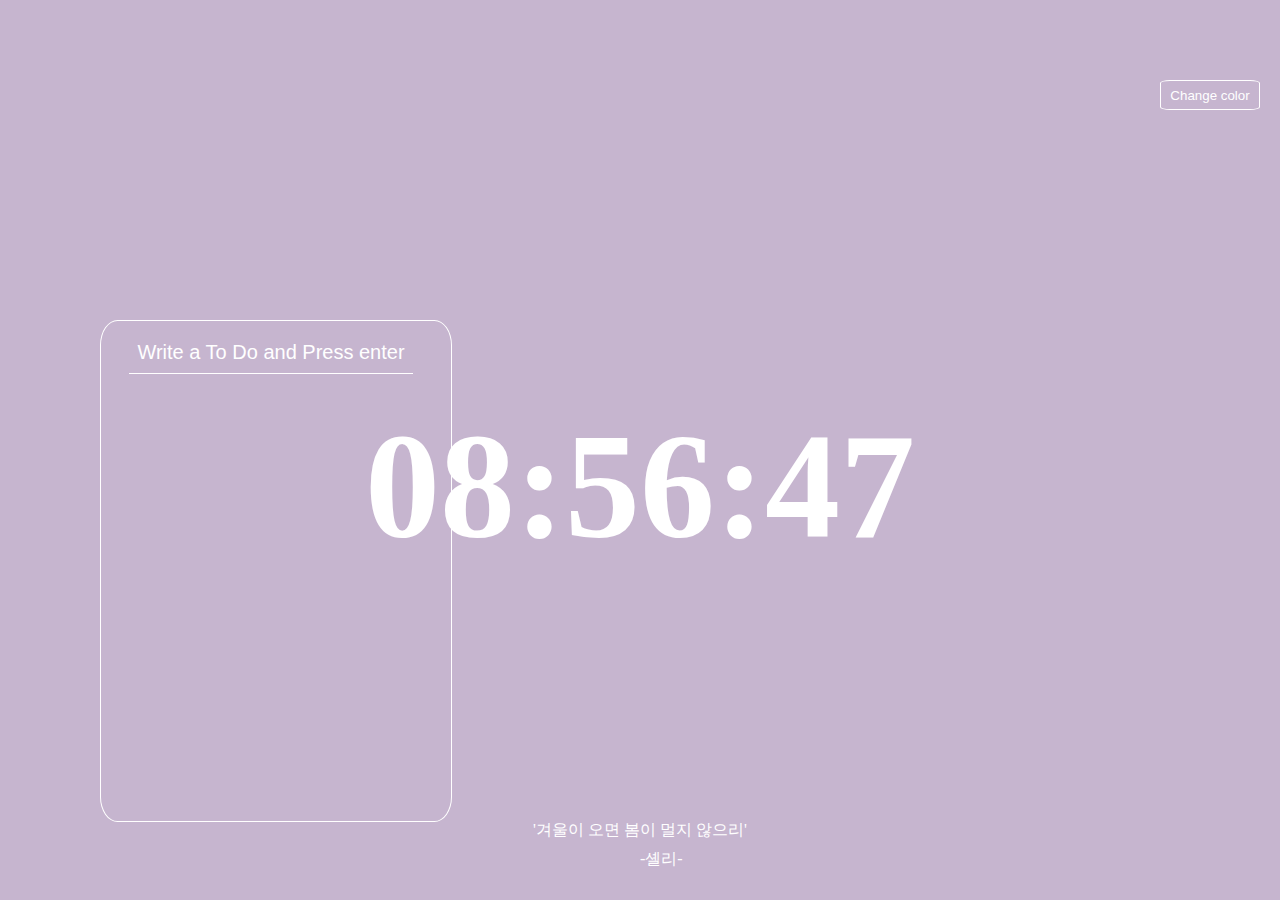
==== index.html @ 42ff5d2d "todoweb" ====
<!DOCTYPE html>
<html lang="en">
  <head>
    <meta charset="UTF-8" />
    <meta name="viewport" content="width=device-width, initial-scale=1.0" />
    <link rel="stylesheet" href="css/style.css" />
    <title>Momentum App</title>
  </head>
  <body>
    <div>
      <input type="button" value="Change color" class="changecolor" />
    </div>
    <h2 id="clock">00:00</h2>
    <form class="hidden" id="login-form">
      <input
        required
        maxlength="15"
        type="text"
        placeholder="What is yout name?"
        class="hidden"
      />
      <input type="submit" value="Log in" class="hidden" />
    </form>

    <h1 id="greeting" class="hidden"></h1>
    <div class="todo-box">
      <form id="todo-form">
        <input
          type="text"
          placeholder="Write a To Do and Press enter"
          required
        />
      </form>
      <ul id="todo-list"></ul>
    </div>

    <div id="quote" class="quote">
      <span></span>
      <span></span>
    </div>
    <div id="weather">
      <span></span>
      <span></span>
    </div>

    <script src="js/greeting.js"></script>
    <script src="js/clock.js"></script>
    <script src="js/quotes.js"></script>
    <script src="js/background.js"></script>
    <script src="js/todo.js"></script>

    <script src="js/weather.js"></script>
  </body>
</html>
---- css/style.css ----
@import url(clock.css);
@import "quote.css";
@import "todo.css";
@import "input.css";
@import "greeting.css";
@import "background.css";

.hidden {
  display: none;
}
#background {
  width: 100vw;
  height: 100vh;
  opacity: 100%;
  position: absolute;
  top: 0px;
  left: 0px;
  bottom: 0px;
  z-index: -1;
}
#login-form {
  margin-top: 30px;
}

#weather {
  position: absolute;
  top: 50px;
  right: 20px;
  color: white;
}
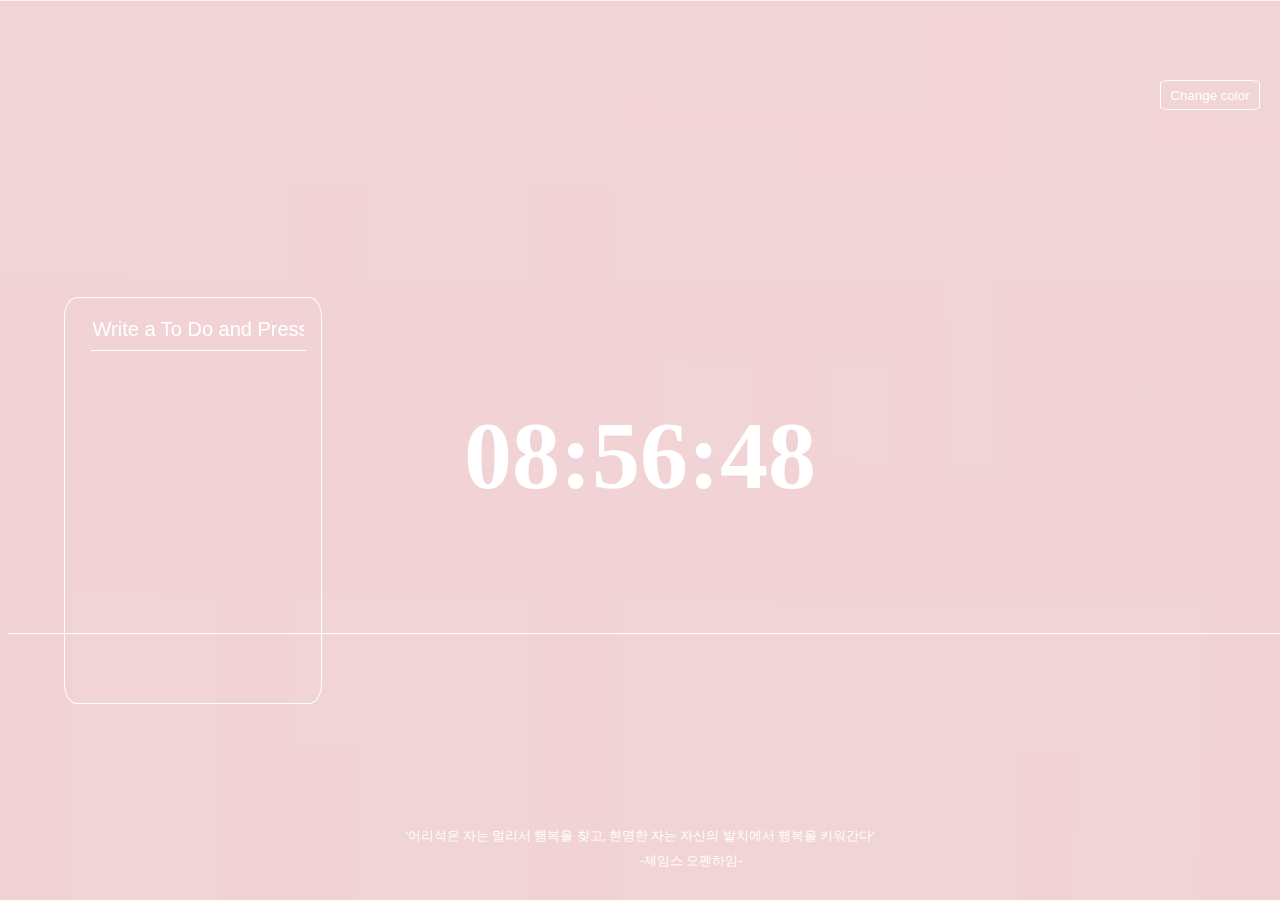
==== commit 22e79f26: "new" ====
--- a/index.html
+++ b/index.html
@@ -17,9 +17,8 @@
         maxlength="15"
         type="text"
         placeholder="What is yout name?"
-        class="hidden"
       />
-      <input type="submit" value="Log in" class="hidden" />
+      <input type="submit" value="Log in" />
     </form>
 
     <h1 id="greeting" class="hidden"></h1>
@@ -29,6 +28,7 @@
           type="text"
           placeholder="Write a To Do and Press enter"
           required
+          class="todo-form1"
         />
       </form>
       <ul id="todo-list"></ul>
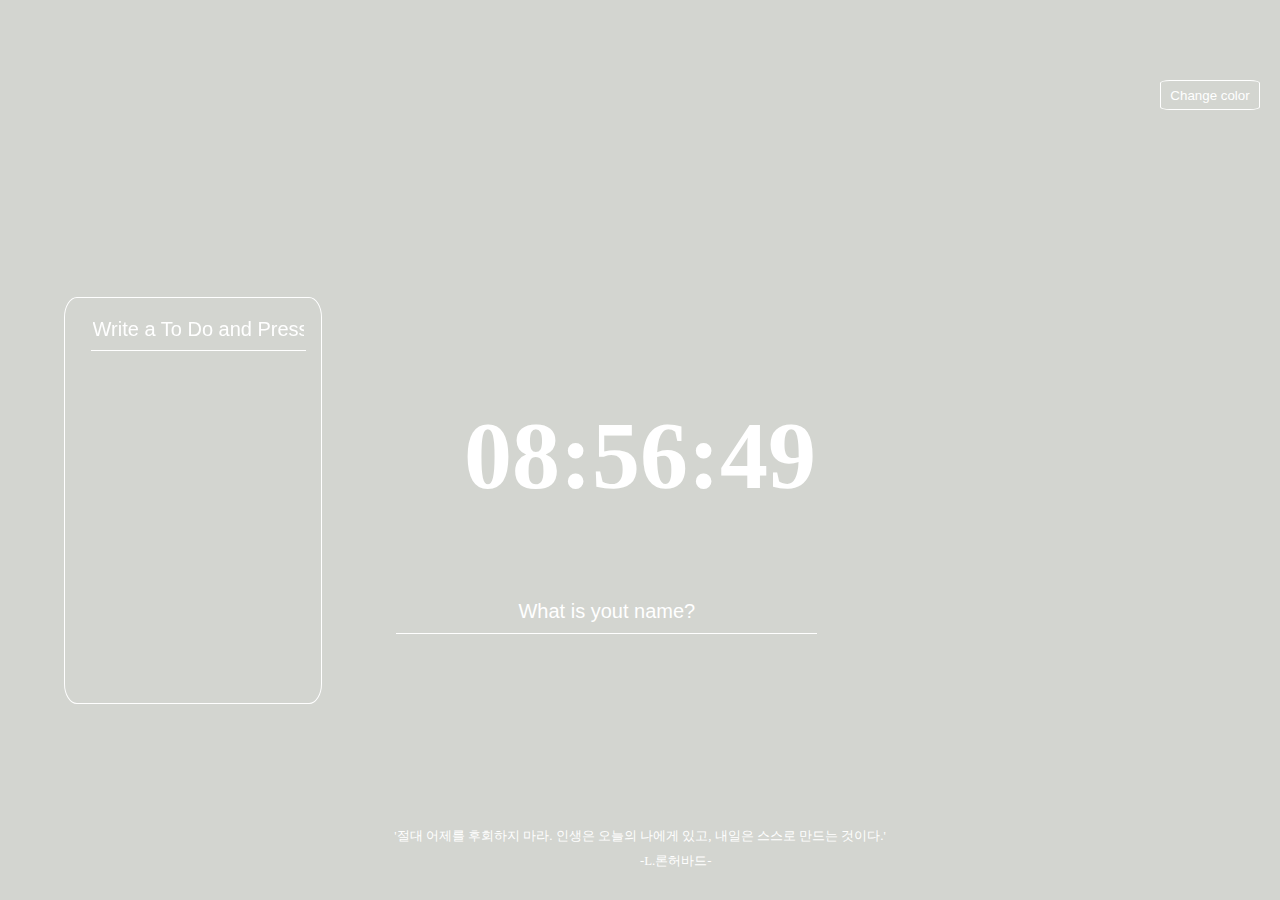
==== commit 214742b1: "chanege" ====
--- a/index.html
+++ b/index.html
@@ -17,6 +17,7 @@
         maxlength="15"
         type="text"
         placeholder="What is yout name?"
+        class="nameform"
       />
       <input type="submit" value="Log in" />
     </form>
